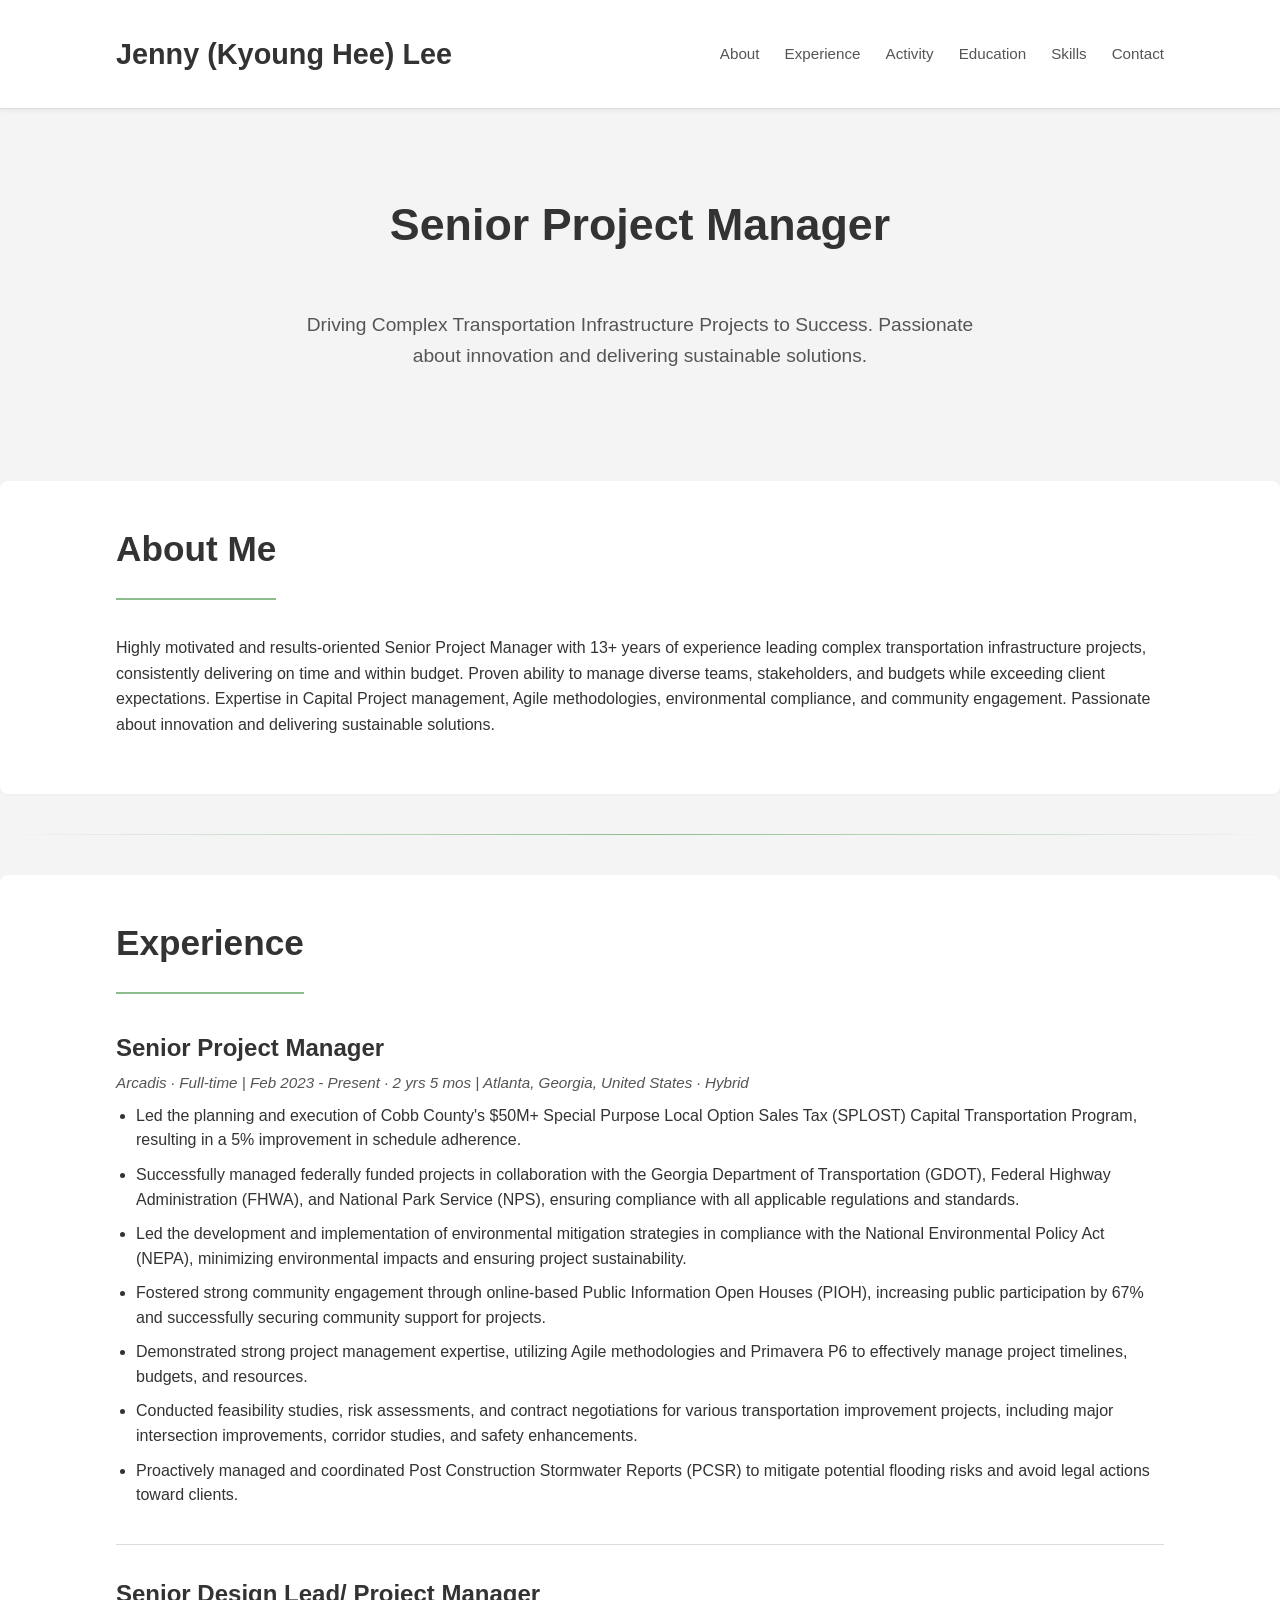
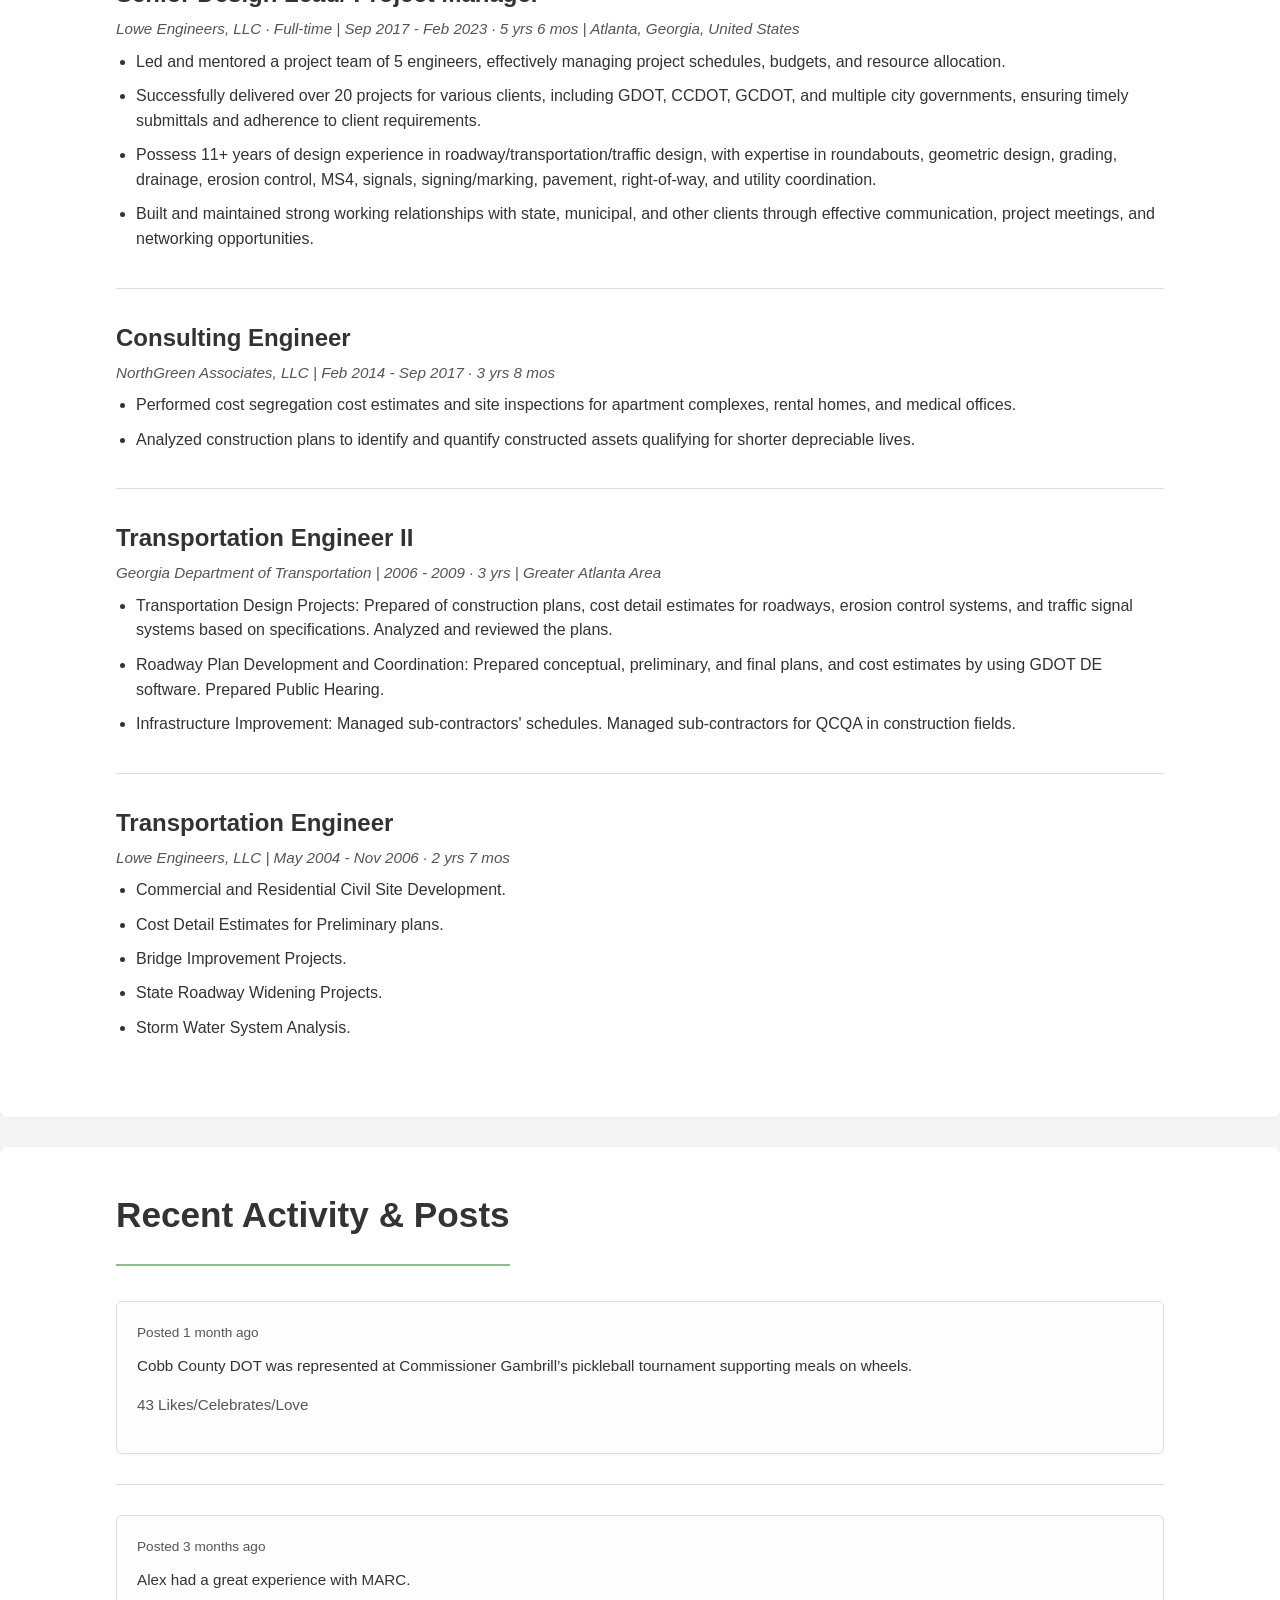
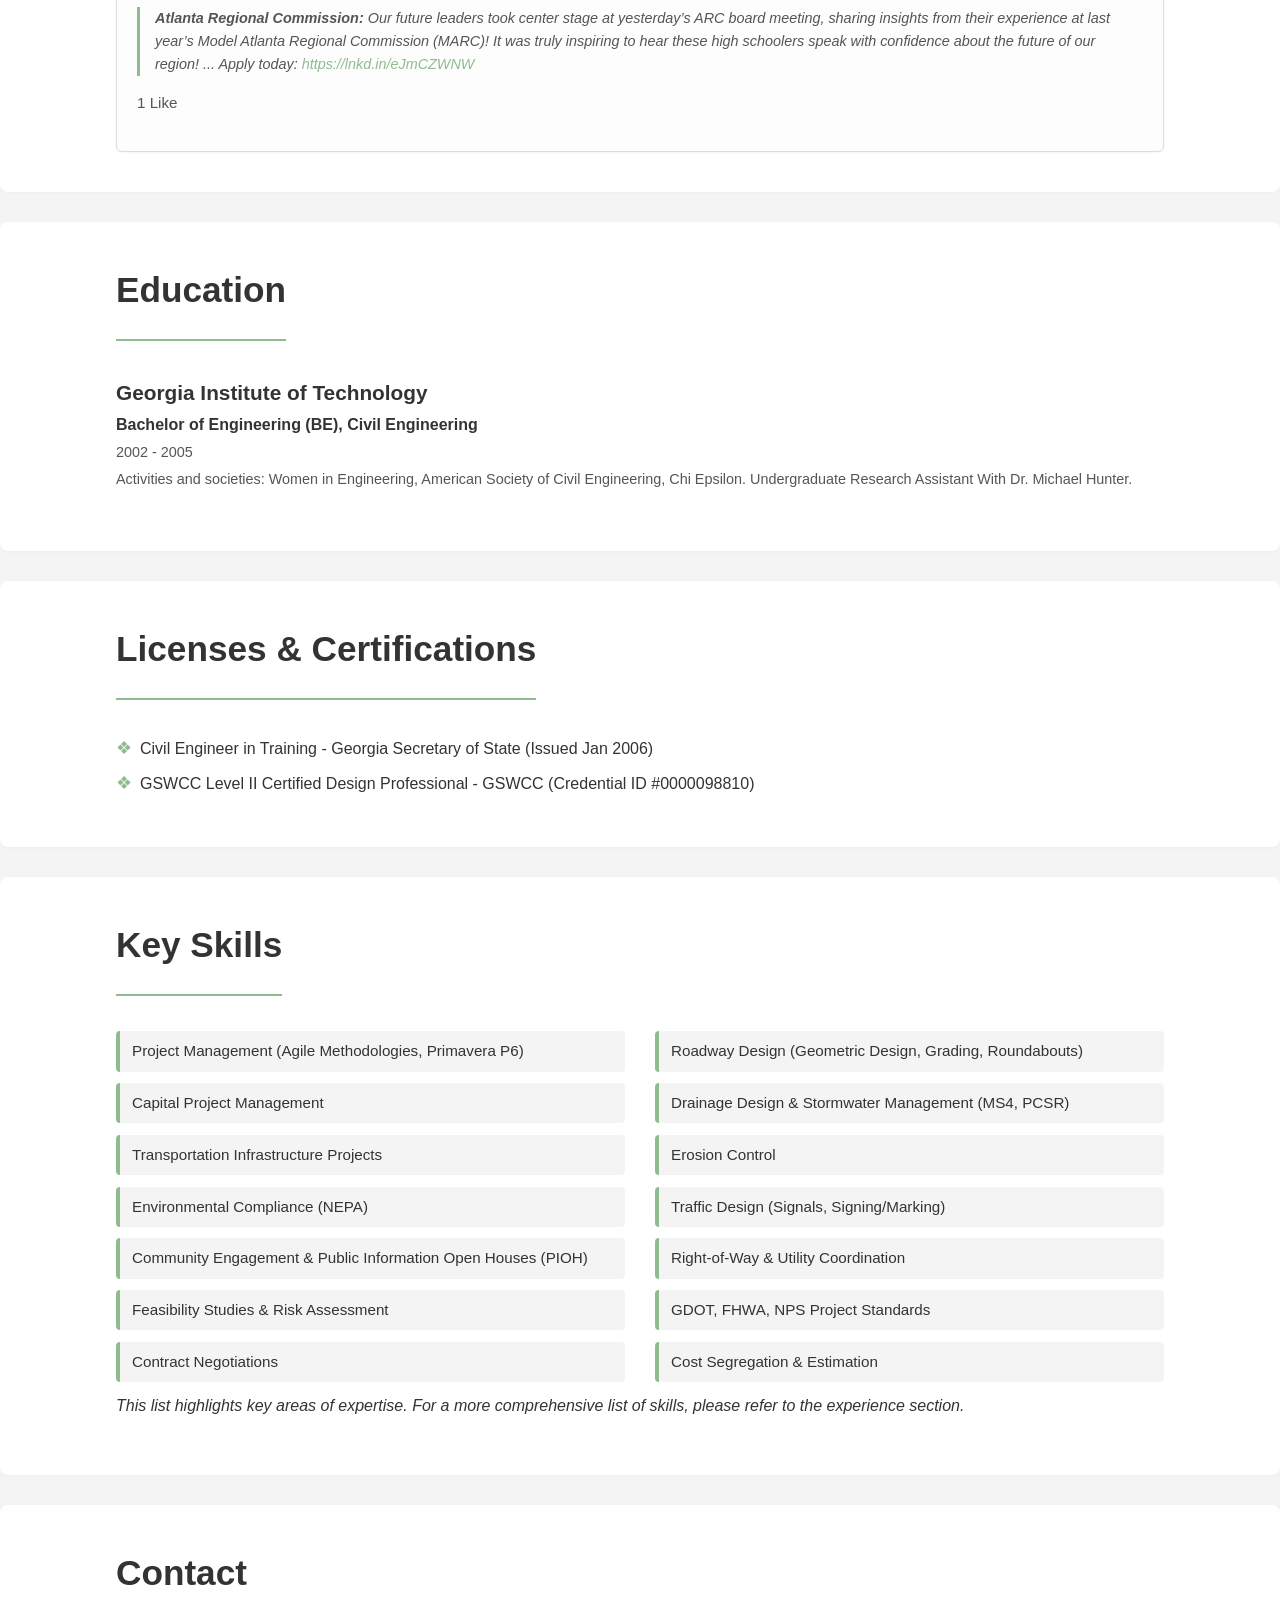
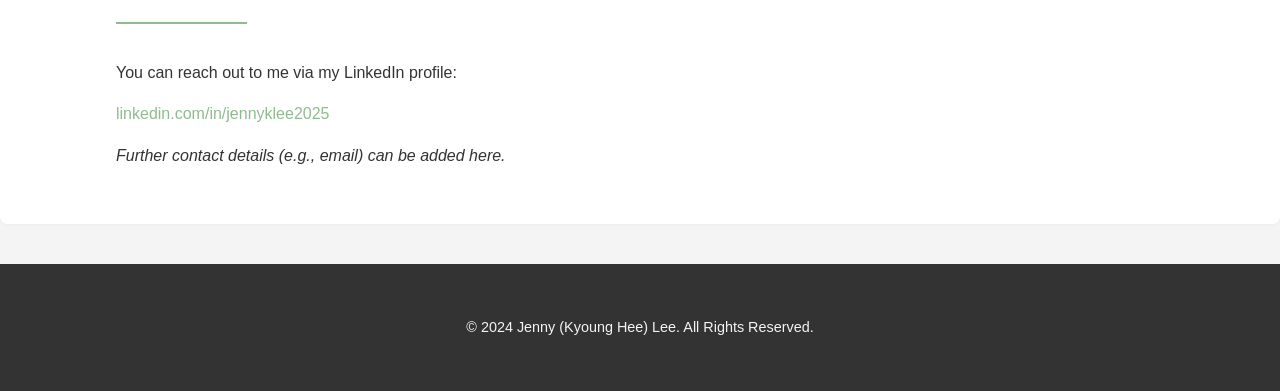
==== index.html @ d55d87db "Create professional portfolio website for Jenny (Kyoung Hee) Lee This commit includes the initial ve" ====
<!DOCTYPE html>
<html lang="en">
<head>
    <meta charset="UTF-8">
    <meta name="viewport" content="width=device-width, initial-scale=1.0">
    <title>Jenny (Kyoung Hee) Lee - Senior Project Manager</title>
    <link rel="stylesheet" href="style.css">
</head>
<body>
    <header>
        <div class="container">
            <div id="branding">
                <h1><a href="index.html">Jenny (Kyoung Hee) Lee</a></h1>
            </div>
            <nav>
                <ul>
                    <li><a href="#about">About</a></li>
                    <li><a href="#experience">Experience</a></li>
                    <li><a href="#activity">Activity</a></li>
                    <li><a href="#education">Education</a></li>
                    <li><a href="#skills">Skills</a></li>
                    <li><a href="#contact">Contact</a></li>
                </ul>
            </nav>
        </div>
    </header>
    <main>
        <section id="hero">
            <div class="container">
                <h2>Senior Project Manager</h2>
                <p>Driving Complex Transportation Infrastructure Projects to Success. Passionate about innovation and delivering sustainable solutions.</p>
            </div>
        </section>
        <section id="about">
            <div class="container">
                <h2>About Me</h2>
                <p>Highly motivated and results-oriented Senior Project Manager with 13+ years of experience leading complex transportation infrastructure projects, consistently delivering on time and within budget. Proven ability to manage diverse teams, stakeholders, and budgets while exceeding client expectations. Expertise in Capital Project management, Agile methodologies, environmental compliance, and community engagement. Passionate about innovation and delivering sustainable solutions.</p>
                <!-- Placeholder for Hero Image: A single, beautifully rendered digital illustration of a Korean flower (e.g., peony or hibiscus) could be placed here or alongside the text. Style with CSS for alignment and appropriate sizing. E.g., float right, max-width 30-40%. -->
                <!-- <img src="placeholder_peony_illustration.jpg" alt="Illustration inspired by Korean Minhwa art" style="width:200px; margin-top:20px;"> -->
            </div>
        </section>

        <hr class="styled-divider">

        <section id="experience"> <!-- Each .job article represents a distinct role -->
            <div class="container">
                <h2>Experience</h2>

                <article class="job">
                    <h3>Senior Project Manager</h3>
                    <p class="company-details">Arcadis · Full-time | Feb 2023 - Present · 2 yrs 5 mos | Atlanta, Georgia, United States · Hybrid</p>
                    <ul>
                        <li>Led the planning and execution of Cobb County's $50M+ Special Purpose Local Option Sales Tax (SPLOST) Capital Transportation Program, resulting in a 5% improvement in schedule adherence.</li>
                        <li>Successfully managed federally funded projects in collaboration with the Georgia Department of Transportation (GDOT), Federal Highway Administration (FHWA), and National Park Service (NPS), ensuring compliance with all applicable regulations and standards.</li>
                        <li>Led the development and implementation of environmental mitigation strategies in compliance with the National Environmental Policy Act (NEPA), minimizing environmental impacts and ensuring project sustainability.</li>
                        <li>Fostered strong community engagement through online-based Public Information Open Houses (PIOH), increasing public participation by 67% and successfully securing community support for projects.</li>
                        <li>Demonstrated strong project management expertise, utilizing Agile methodologies and Primavera P6 to effectively manage project timelines, budgets, and resources.</li>
                        <li>Conducted feasibility studies, risk assessments, and contract negotiations for various transportation improvement projects, including major intersection improvements, corridor studies, and safety enhancements.</li>
                        <li>Proactively managed and coordinated Post Construction Stormwater Reports (PCSR) to mitigate potential flooding risks and avoid legal actions toward clients.</li>
                    </ul>
                    <!-- <p class="skills-used">Skills: Drainage Design, Quality Assurance, ... (and 20 others)</p> -->
                </article>

                <article class="job">
                    <h3>Senior Design Lead/ Project Manager</h3>
                    <p class="company-details">Lowe Engineers, LLC · Full-time | Sep 2017 - Feb 2023 · 5 yrs 6 mos | Atlanta, Georgia, United States</p>
                    <ul>
                        <li>Led and mentored a project team of 5 engineers, effectively managing project schedules, budgets, and resource allocation.</li>
                        <li>Successfully delivered over 20 projects for various clients, including GDOT, CCDOT, GCDOT, and multiple city governments, ensuring timely submittals and adherence to client requirements.</li>
                        <li>Possess 11+ years of design experience in roadway/transportation/traffic design, with expertise in roundabouts, geometric design, grading, drainage, erosion control, MS4, signals, signing/marking, pavement, right-of-way, and utility coordination.</li>
                        <li>Built and maintained strong working relationships with state, municipal, and other clients through effective communication, project meetings, and networking opportunities.</li>
                    </ul>
                    <!-- <p class="skills-used">Skills: Drainage Design, Quality Assurance, ... (and 3 others)</p> -->
                </article>

                <article class="job">
                    <h3>Consulting Engineer</h3>
                    <p class="company-details">NorthGreen Associates, LLC | Feb 2014 - Sep 2017 · 3 yrs 8 mos</p>
                    <ul>
                        <li>Performed cost segregation cost estimates and site inspections for apartment complexes, rental homes, and medical offices.</li>
                        <li>Analyzed construction plans to identify and quantify constructed assets qualifying for shorter depreciable lives.</li>
                    </ul>
                </article>

                <article class="job">
                    <h3>Transportation Engineer II</h3>
                    <p class="company-details">Georgia Department of Transportation | 2006 - 2009 · 3 yrs | Greater Atlanta Area</p>
                    <ul>
                        <li>Transportation Design Projects: Prepared of construction plans, cost detail estimates for roadways, erosion control systems, and traffic signal systems based on specifications. Analyzed and reviewed the plans.</li>
                        <li>Roadway Plan Development and Coordination: Prepared conceptual, preliminary, and final plans, and cost estimates by using GDOT DE software. Prepared Public Hearing.</li>
                        <li>Infrastructure Improvement: Managed sub-contractors' schedules. Managed sub-contractors for QCQA in construction fields.</li>
                    </ul>
                    <!-- <p class="skills-used">Skills: Drainage Design and Federal Regulations</p> -->
                </article>

                <article class="job">
                    <h3>Transportation Engineer</h3>
                    <p class="company-details">Lowe Engineers, LLC | May 2004 - Nov 2006 · 2 yrs 7 mos</p>
                    <ul>
                        <li>Commercial and Residential Civil Site Development.</li>
                        <li>Cost Detail Estimates for Preliminary plans.</li>
                        <li>Bridge Improvement Projects.</li>
                        <li>State Roadway Widening Projects.</li>
                        <li>Storm Water System Analysis.</li>
                    </ul>
                    <!-- <p class="skills-used">Skills: Drainage Design and Federal Regulations</p> -->
                </article>
            </div>
        </section>
        <section id="activity"> <!-- Activity section will list recent posts/engagements -->
            <div class="container">
                <h2>Recent Activity & Posts</h2>
                <!-- Activity section will list recent posts/engagements -->

                <article class="post">
                    <div class="post-header">
                        <p class="post-meta">Posted 1 month ago</p>
                        <!-- If there was a title for the post, it would go here as h4 or similar -->
                    </div>
                    <div class="post-content">
                        <p>Cobb County DOT was represented at Commissioner Gambrill’s pickleball tournament supporting meals on wheels.</p>
                        <!-- Placeholder for image related to this post -->
                        <!-- <img src="placeholder_pickleball_event.jpg" alt="Cobb County DOT at pickleball tournament" class="post-image"> -->
                        <p class="post-engagement">43 Likes/Celebrates/Love</p>
                    </div>
                </article>

                <hr class="styled-divider-subtle"> <!-- A more subtle divider between posts -->

                <article class="post">
                    <div class="post-header">
                         <p class="post-meta">Posted 3 months ago</p>
                         <!-- <h4>MARC Experience</h4> --> <!-- Example title -->
                    </div>
                    <div class="post-content">
                        <p>Alex had a great experience with MARC.</p>
                        <blockquote class="quoted-text">
                            <p><strong>Atlanta Regional Commission:</strong> Our future leaders took center stage at yesterday’s ARC board meeting, sharing insights from their experience at last year’s Model Atlanta Regional Commission (MARC)! It was truly inspiring to hear these high schoolers speak with confidence about the future of our region! ... Apply today: <a href="https://lnkd.in/eJmCZWNW" target="_blank">https://lnkd.in/eJmCZWNW</a></p>
                        </blockquote>
                        <!-- Placeholder for image related to this post -->
                        <!-- <img src="placeholder_marc_event.jpg" alt="MARC students at ARC board meeting" class="post-image"> -->
                         <p class="post-engagement">1 Like</p>
                    </div>
                </article>

                <!-- Add more posts as needed -->
                <!-- <hr class="styled-divider-subtle"> -->
                <!-- <p style="text-align: center; margin-top: 20px;"><a href="#" class="btn">Show all posts (Conceptual)</a></p> -->

            </div>
        </section>
        <section id="education">
            <div class="container">
                <h2>Education</h2>
                <article class="education-item">
                    <h3>Georgia Institute of Technology</h3>
                    <p class="degree">Bachelor of Engineering (BE), Civil Engineering</p>
                    <p class="duration">2002 - 2005</p>
                    <p class="activities">Activities and societies: Women in Engineering, American Society of Civil Engineering, Chi Epsilon. Undergraduate Research Assistant With Dr. Michael Hunter.</p>
                </article>
            </div>
        </section>
        <section id="licenses">
            <div class="container">
                <h2>Licenses & Certifications</h2>
                <ul class="licenses-list">
                    <li>Civil Engineer in Training - Georgia Secretary of State (Issued Jan 2006)</li>
                    <li>GSWCC Level II Certified Design Professional - GSWCC (Credential ID #0000098810)</li>
                    <!-- Add other licenses if any from the text -->
                </ul>
            </div>
        </section>
        <section id="skills">
            <div class="container">
                <h2>Key Skills</h2>
                <ul class="skills-list">
                    <li>Project Management (Agile Methodologies, Primavera P6)</li>
                    <li>Capital Project Management</li>
                    <li>Transportation Infrastructure Projects</li>
                    <li>Environmental Compliance (NEPA)</li>
                    <li>Community Engagement & Public Information Open Houses (PIOH)</li>
                    <li>Feasibility Studies & Risk Assessment</li>
                    <li>Contract Negotiations</li>
                    <li>Roadway Design (Geometric Design, Grading, Roundabouts)</li>
                    <li>Drainage Design & Stormwater Management (MS4, PCSR)</li>
                    <li>Erosion Control</li>
                    <li>Traffic Design (Signals, Signing/Marking)</li>
                    <li>Right-of-Way & Utility Coordination</li>
                    <li>GDOT, FHWA, NPS Project Standards</li>
                    <li>Cost Segregation & Estimation</li>
                    <!-- Add other distinct skills if found -->
                </ul>
                <p><em>This list highlights key areas of expertise. For a more comprehensive list of skills, please refer to the experience section.</em></p>
            </div>
        </section>
        <section id="contact">
            <div class="container">
                <h2>Contact</h2>
                <p>You can reach out to me via my LinkedIn profile:</p>
                <p><a href="https://linkedin.com/in/jennyklee2025" target="_blank">linkedin.com/in/jennyklee2025</a></p>
                <p><em>Further contact details (e.g., email) can be added here.</em></p>
            </div>
        </section>
    </main>
    <footer>
        <div class="container">
            <p>&copy; 2024 Jenny (Kyoung Hee) Lee. All Rights Reserved.</p>
            <!-- Conceptual: A subtle Maedeup knot graphic or a very minimalist landscape line drawing (Minhwa inspired) could be placed here in the footer as a small decorative element. -->
        </div>
    </footer>
</body>
</html>
---- style.css ----
* {
    margin: 0;
    padding: 0;
    box-sizing: border-box;
}

:root {
    --primary-text-color: #333333;
    --secondary-text-color: #555555;
    --background-color: #ffffff; /* White background for content areas */
    --page-background-color: #f4f4f4; /* Light gray for the overall page */
    --accent-color: #8FBC8F; /* Soft Celadon Green */
    --border-color: #dddddd;
    --header-bg-color: #ffffff;
    --footer-bg-color: #333333;
    --footer-text-color: #f4f4f4;
}

body {
    font-family: 'Helvetica Neue', Arial, sans-serif;
    font-size: 16px;
    line-height: 1.6;
    color: var(--primary-text-color);
    background-color: var(--page-background-color);
    margin: 0;
    /* Conceptual: Faint Hanji paper texture
    background-image: url('path_to_hanji_texture_light.png');
    background-repeat: repeat; */
}

img, picture, video, canvas, svg { /* From original, kept for media responsiveness */
    display: block;
    max-width: 100%;
}

.container {
    width: 85%; /* Slightly narrower for more white space on sides */
    max-width: 1200px; /* Increased max-width for a more spacious feel */
    margin: 0 auto;
    padding: 30px 20px; /* More vertical padding */
}

header {
    background-color: var(--header-bg-color); /* White */
    padding: 1em 0;
    border-bottom: 1px solid var(--border-color);
    position: sticky; /* Sticky header */
    top: 0;
    z-index: 1000;
    box-shadow: 0 2px 4px rgba(0,0,0,0.05); /* Subtle shadow for depth */
}

header .container {
    display: flex;
    justify-content: space-between;
    align-items: center;
    padding-top: 15px; /* Adjust padding within header container */
    padding-bottom: 15px;
}

#branding h1 {
    margin: 0; /* Remove default margin from h1 */
    font-size: 1.8em; /* Adjust size */
}

#branding h1 a {
    color: var(--primary-text-color);
    text-decoration: none;
    font-weight: 700; /* Bolder */
}

header nav ul {
    list-style: none;
    margin: 0; /* Remove default margin */
    padding: 0; /* Remove default padding */
    display: flex; /* Align items horizontally */
}

header nav ul li {
    margin-left: 25px; /* Spacing between nav items */
}

header nav ul li a {
    text-decoration: none;
    color: var(--secondary-text-color); /* Slightly lighter than main text */
    font-weight: 500; /* Medium weight */
    font-size: 0.95em;
    padding: 5px 0;
    border-bottom: 2px solid transparent; /* For hover effect, creates space for border appearance on hover */
    transition: color 0.3s ease, border-bottom-color 0.3s ease;
}

header nav ul li a:hover,
header nav ul li a.active { /* For current page indication later */
    color: var(--accent-color);
    border-bottom-color: var(--accent-color);
}

main {
    padding-top: 20px; /* Space below sticky header */
}

section {
    background-color: var(--background-color); /* White background for content sections */
    margin-bottom: 30px; /* Space between sections */
    padding: 40px 0; /* Vertical padding within sections, container handles horizontal */
    border-radius: 8px; /* Subtle rounded corners for a softer look */
    box-shadow: 0 1px 3px rgba(0,0,0,0.03); /* Very subtle shadow for sections */
    /* Conceptual: If sections have a slightly different texture or a very subtle border image
    border: 1px solid var(--border-color); // Or...
    border-image-source: url('path_to_subtle_korean_pattern_border.svg');
    border-image-slice: 4; // Define how the border image is sliced
    border-image-repeat: round; // Or 'stretch'
    */
}

/* Apply container padding to sections that directly hold content, not to the section tag itself if container is inside */
section .container {
    padding-top: 0; /* Remove redundant padding if section already has padding */
    padding-bottom: 0;
}
section:first-child .container{ /* For hero that might have its own padding rules */
    padding-top: 30px;
    padding-bottom: 30px;
}


section:last-child {
    margin-bottom: 0;
}

section h2 { /* Section titles */
    font-size: 2.2em;
    color: var(--primary-text-color);
    margin-bottom: 1em;
    padding-bottom: 0.6em; /* Slightly more space for the border */
    border-bottom: 2px solid var(--accent-color); /* Thinner, more elegant line */
    display: inline-block;
    position: relative; /* For potential pseudo-elements */
}

/* Optional: Small decorative element at the end of the title border */
/* section h2::after {
    content: '';
    position: absolute;
    bottom: -4px; // Adjust to align with the border
    right: 0;
    width: 8px;
    height: 8px;
    background-color: var(--accent-color); // Or a different shade
    border-radius: 50%; // Simple dot, could be a more complex SVG shape
    // Or use a unicode character like a small flower: content: '\273F'; font-size: 1.5em;
} */

#hero {
    background-color: var(--page-background-color); /* Match page background or a subtle variant */
    text-align: center;
    padding: 60px 20px; /* More padding for hero */
    border-radius: 0; /* Full width feel */
    box-shadow: none; /* No shadow for hero if it's not 'boxed' */
    margin-bottom: 30px; /* Keep consistent spacing */
}

#hero .container { /* Ensure hero's container also has adjusted padding if needed */
    padding:0; /* Hero section itself has padding, container is for width/centering */
}


#hero h2 {
    font-size: 2.8em; /* Larger for hero headline */
    color: var(--primary-text-color);
    margin-bottom: 0.5em;
    border-bottom: none; /* No border for hero title */
}

#hero p {
    font-size: 1.2em;
    color: var(--secondary-text-color);
    max-width: 700px;
    margin-left: auto;
    margin-right: auto;
}

.job {
    margin-bottom: 30px;
    padding-bottom: 20px;
    border-bottom: 1px solid var(--border-color); /* Separator for jobs */
}

.job:last-child {
    border-bottom: none;
    margin-bottom: 0;
}

.job h3 {
    font-size: 1.5em;
    color: var(--primary-text-color);
    margin-bottom: 0.15em; /* Slightly reduce space below job title */
}

.job .company-details {
    font-size: 0.95em;
    color: var(--secondary-text-color);
    margin-bottom: 0.5em; /* Slightly reduce space below company details */
    font-style: italic;
}

.job ul {
    list-style: disc; /* Standard bullets */
    margin-left: 20px; /* Indent bullets */
    padding-left: 0; /* Ensure no extra padding if browser adds it */
    margin-top: 0.5em; /* Ensure some space above bullet list if preceded by text directly */
    margin-bottom: 1em; /* Space after list */
}

.job ul li {
    margin-bottom: 0.6em; /* Adjust spacing between bullet points */
    line-height: 1.55; /* Slightly more line height for readability */
}

.education-item {
    margin-bottom: 20px; /* Consistent spacing for education items */
}
.education-item h3 {
    font-size: 1.3em;
    margin-bottom: 0.1em;
    color: var(--primary-text-color);
}
.education-item .degree {
    font-weight: bold;
    color: var(--primary-text-color);
    margin-bottom: 0.25em;
}
.education-item .duration {
    margin-bottom: 0.25em;
}
.education-item .duration, .education-item .activities {
    font-size: 0.9em;
    color: var(--secondary-text-color);
}

.licenses-list {
    list-style: none;
    padding-left: 0;
}
.licenses-list li {
    padding-left: 1.5em;
    position: relative;
    margin-bottom: 10px; /* Spacing for license items */
}
.licenses-list li:before {
    content: '❖'; /* Changed to a different, elegant unicode character (e.g., a stylized flower/diamond) */
    position: absolute;
    left: 0;
    color: var(--accent-color);
    font-size: 1.1em; /* Adjust size */
    line-height: 1.4; /* Align with text */
}

.skills-list {
    list-style: none;
    padding: 0;
    column-count: 2; /* Display skills in two columns on wider screens */
    column-gap: 30px;
}

.skills-list li {
    margin-bottom: 0.75em;
    font-size: 0.95em;
    padding: 8px 12px; /* Adjusted padding for skill tags */
    background-color: var(--page-background-color); /* Light bg for skill tags */
    border-left: 4px solid var(--accent-color); /* Accent border - slightly thicker */
    border-radius: 4px;
    break-inside: avoid-column; /* Prevents list items from breaking across columns - useful for multi-column layouts */
}

/* Fallback for browsers that don't support column-count */
@media (max-width: 768px) {
    .skills-list {
        column-count: 1;
    }
}

footer {
    background-color: var(--footer-bg-color);
    color: var(--footer-text-color);
    text-align: center;
    padding: 2em 0;
    margin-top: 40px; /* More space before footer */
}
footer .container {
     padding-top: 20px;
     padding-bottom: 20px;
}
footer p {
    font-size: 0.9em;
    color: var(--footer-text-color);
    margin-bottom: 0; /* Remove bottom margin if it's the only element */
}
/* Add a class for the conceptual Maedeup knot if it were text/icon font */
/* .footer-knot-icon {
    font-size: 1.5em;
    color: var(--accent-color); // Or a subtle grey
    display: block;
    margin-top: 10px;
} */

hr.styled-divider {
    border: 0;
    height: 1px;
    background-image: linear-gradient(to right, rgba(0, 0, 0, 0), var(--accent-color), rgba(0, 0, 0, 0));
    margin: 40px 0; /* More spacing around divider */
}

/* Conceptual: If we could use SVG for a Maedeup knot or plum blossom branch motif */
/*
hr.maedeup-divider {
    border: 0;
    height: 20px; // Height of the SVG
    background: url('path_to_maedeup_motif.svg') center center no-repeat;
    background-size: contain; // Or a specific size
    margin: 40px auto;
    width: 50%; // Or a fixed width
}
*/

/* General anchor styling from previous version, ensure it's still sensible */
a {
    color: var(--accent-color);
    text-decoration: none;
}

a:hover {
    text-decoration: underline;
}

/* Headings from previous, ensure they are sensible with new structure */

/* Conceptual styling for a floated image in the About section */
/*
#about .container .about-image-placeholder {
    float: right;
    width: 30%; // Example size
    max-width: 250px; // Max size
    margin-left: 25px;
    margin-bottom: 15px;
    border: 1px solid var(--border-color); // Placeholder border
    padding: 5px;
    border-radius: 4px;
    // background-color: #f0f0f0; // Placeholder background
    // display: flex;
    // align-items: center;
    // justify-content: center;
    // text-align: center;
    // font-size: 0.9em;
    // color: #777;
}
#about .container p {
    // Add overflow: hidden; or other clear-fixing if float issues arise,
    // or use modern layout like flexbox/grid for the whole section.
    // For simplicity, assuming text will wrap naturally.
}
*/
h1, h2, h3, h4, h5, h6 { /* Base heading styles */
    font-weight: 600;
    color: var(--primary-text-color);
}
/* Specific heading sizes already handled in their respective sections or globally (e.g. section h2) */
h1 { font-size: 2.5em; } /* Base, can be overridden by #branding h1 */
/* h2 is handled by section h2 and #hero h2 */
/* h3 is handled by .job h3 and .education-item h3 */
h4 { font-size: 1.5em; } /* General h4 if used */

p { /* Base paragraph from previous */
    margin-bottom: 1em;
}

/* Styling for the Activity/Posts Section */
#activity .post {
    background-color: #fdfdfd; /* Slightly off-white for posts, if section bg is white, or keep same */
    padding: 20px;
    margin-bottom: 25px;
    border: 1px solid var(--border-color);
    border-radius: 6px;
    box-shadow: 0 1px 2px rgba(0,0,0,0.04);
}

#activity .post:last-of-type {
    margin-bottom: 0;
}

#activity .post-header {
    margin-bottom: 10px;
}

#activity .post-meta {
    font-size: 0.85em;
    color: var(--secondary-text-color);
    margin-bottom: 5px;
}

#activity .post-header h4 { /* If post titles are used */
    font-size: 1.2em;
    color: var(--primary-text-color);
    margin-bottom: 5px;
}

#activity .post-content p {
    margin-bottom: 1em;
    font-size: 0.95em;
    line-height: 1.6;
}

#activity .post-content .post-image { /* Placeholder styling for images */
    max-width: 100%;
    height: auto;
    border-radius: 4px;
    margin-top: 10px;
    margin-bottom: 10px;
    border: 1px solid var(--border-color);
}

#activity .post-content .quoted-text {
    border-left: 3px solid var(--accent-color);
    padding-left: 15px;
    margin-left: 0; /* Or a small margin if preferred */
    margin-top: 10px;
    margin-bottom: 10px;
    font-style: italic;
    color: var(--secondary-text-color);
}

#activity .post-content .quoted-text p {
    font-size: 0.9em; /* Slightly smaller for quoted text */
    margin-bottom: 0.5em;
}

#activity .post-engagement {
    font-size: 0.85em;
    color: var(--secondary-text-color);
    margin-top: 15px;
}

/* A more subtle divider for use between posts, if needed */
hr.styled-divider-subtle {
    border: 0;
    height: 1px;
    background-color: var(--border-color); /* Lighter than main styled-divider */
    margin: 30px 0;
}

/* Conceptual button style for "Show all posts" */
/*
.btn {
    display: inline-block;
    padding: 10px 20px;
    background-color: var(--accent-color);
    color: #fff;
    border: none;
    border-radius: 5px;
    text-decoration: none;
    font-weight: 500;
    transition: background-color 0.3s ease;
}

.btn:hover {
    background-color: #7aa87a; // Darken accent color
    color: #fff;
    text-decoration: none;
}
*/

/* General Responsive Considerations:
   - The fluid container (.container) and max-width properties provide a basic level of responsiveness.
   - Navigation might need a separate mobile-friendly implementation (e.g., hamburger menu) for very small screens if it were more complex.
   - Multi-column layouts like .skills-list naturally reflow, but are also explicitly set to 1 column in a media query for better control.
*/

/* Explicit media query for skills list already present, adding more for header and typography */
@media (max-width: 768px) {
    /* .skills-list column-count: 1; is already defined above */

    #branding h1 {
        font-size: 1.5em; /* Adjust branding size for smaller screens */
    }

    header nav ul li {
        margin-left: 15px; /* Reduce nav spacing */
    }
    header nav ul li a {
        font-size: 0.9em;
    }
}
@media (max-width: 500px) {
     header .container {
        flex-direction: column; /* Stack branding and nav */
        align-items: flex-start;
    }
    header nav ul {
        margin-top: 10px; /* Space between stacked branding and nav */
        width: 100%;
        justify-content: space-around; /* Distribute links if stacked */
    }
     header nav ul li {
        margin-left: 5px;
        margin-right: 5px;
    }
    section h2 {
        font-size: 1.8em; /* Smaller section titles */
    }
    #hero h2 {
        font-size: 2.2em; /* Smaller hero title */
    }
}
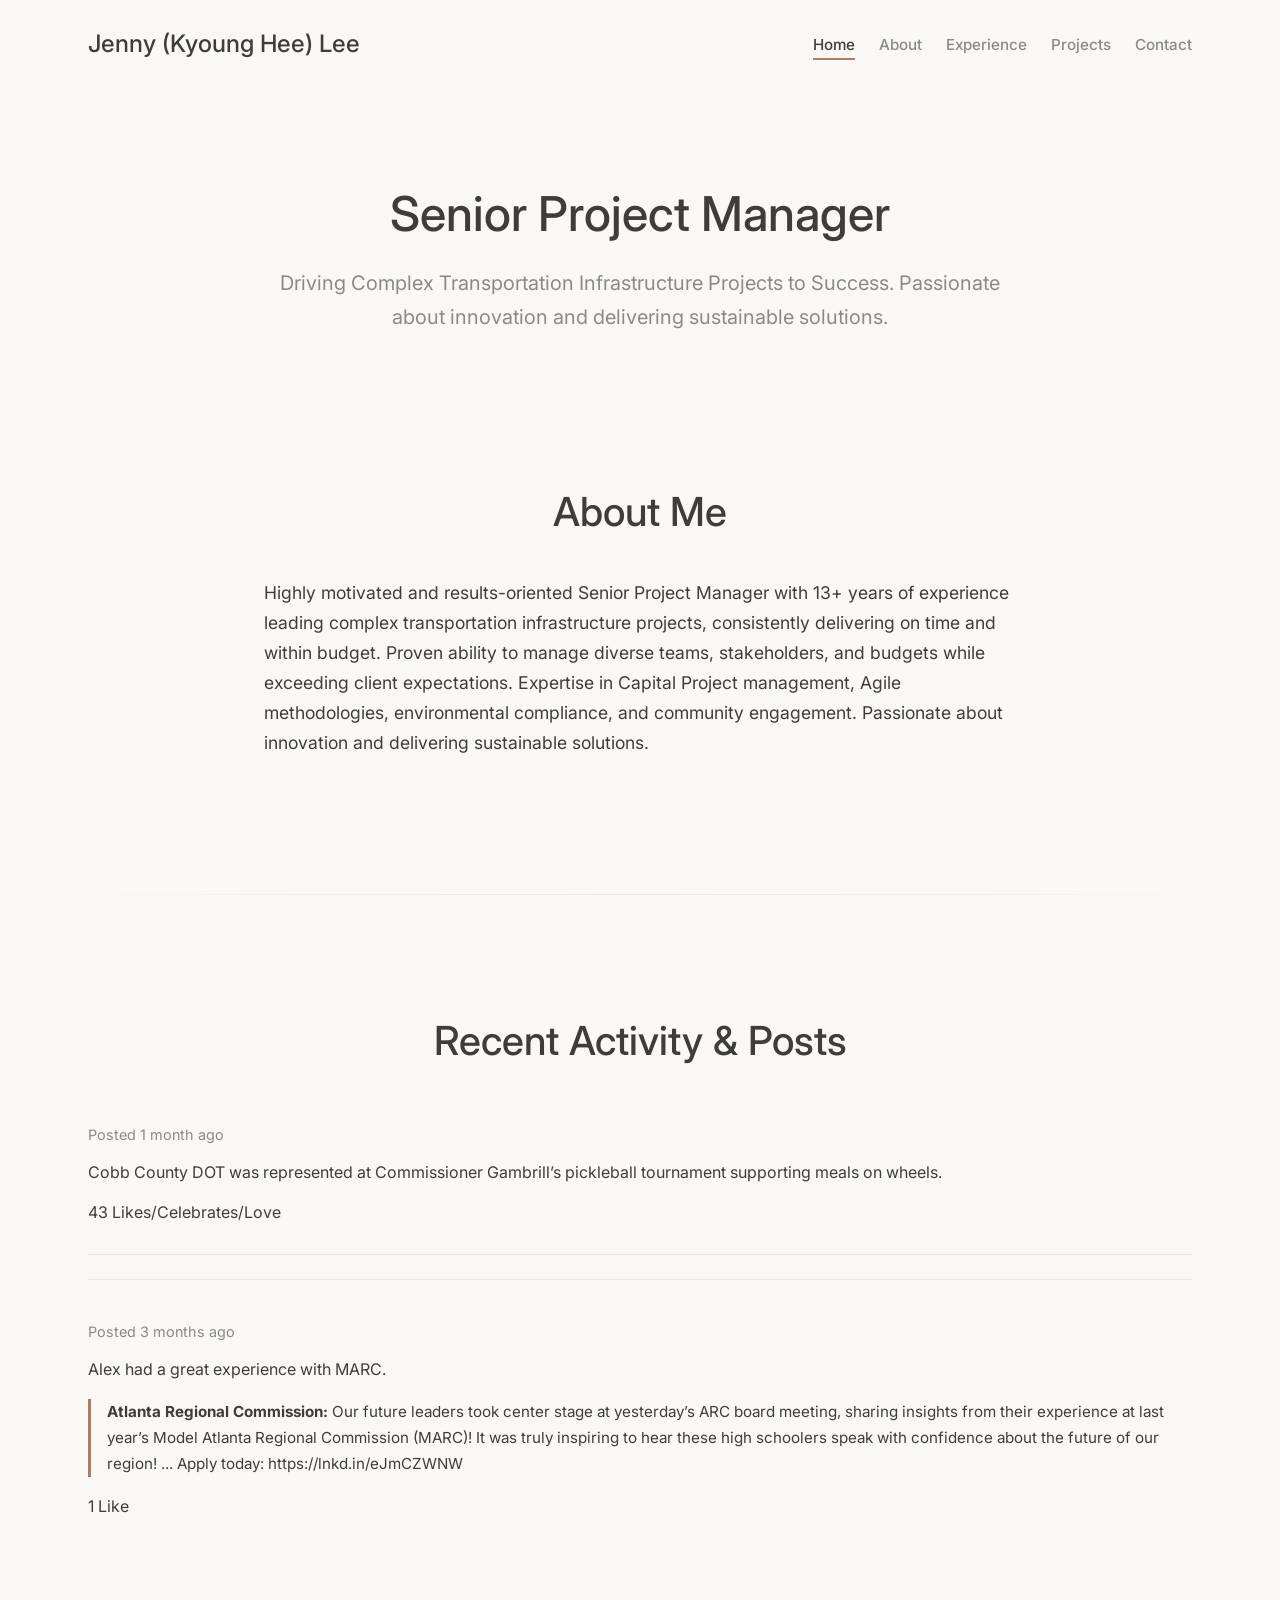
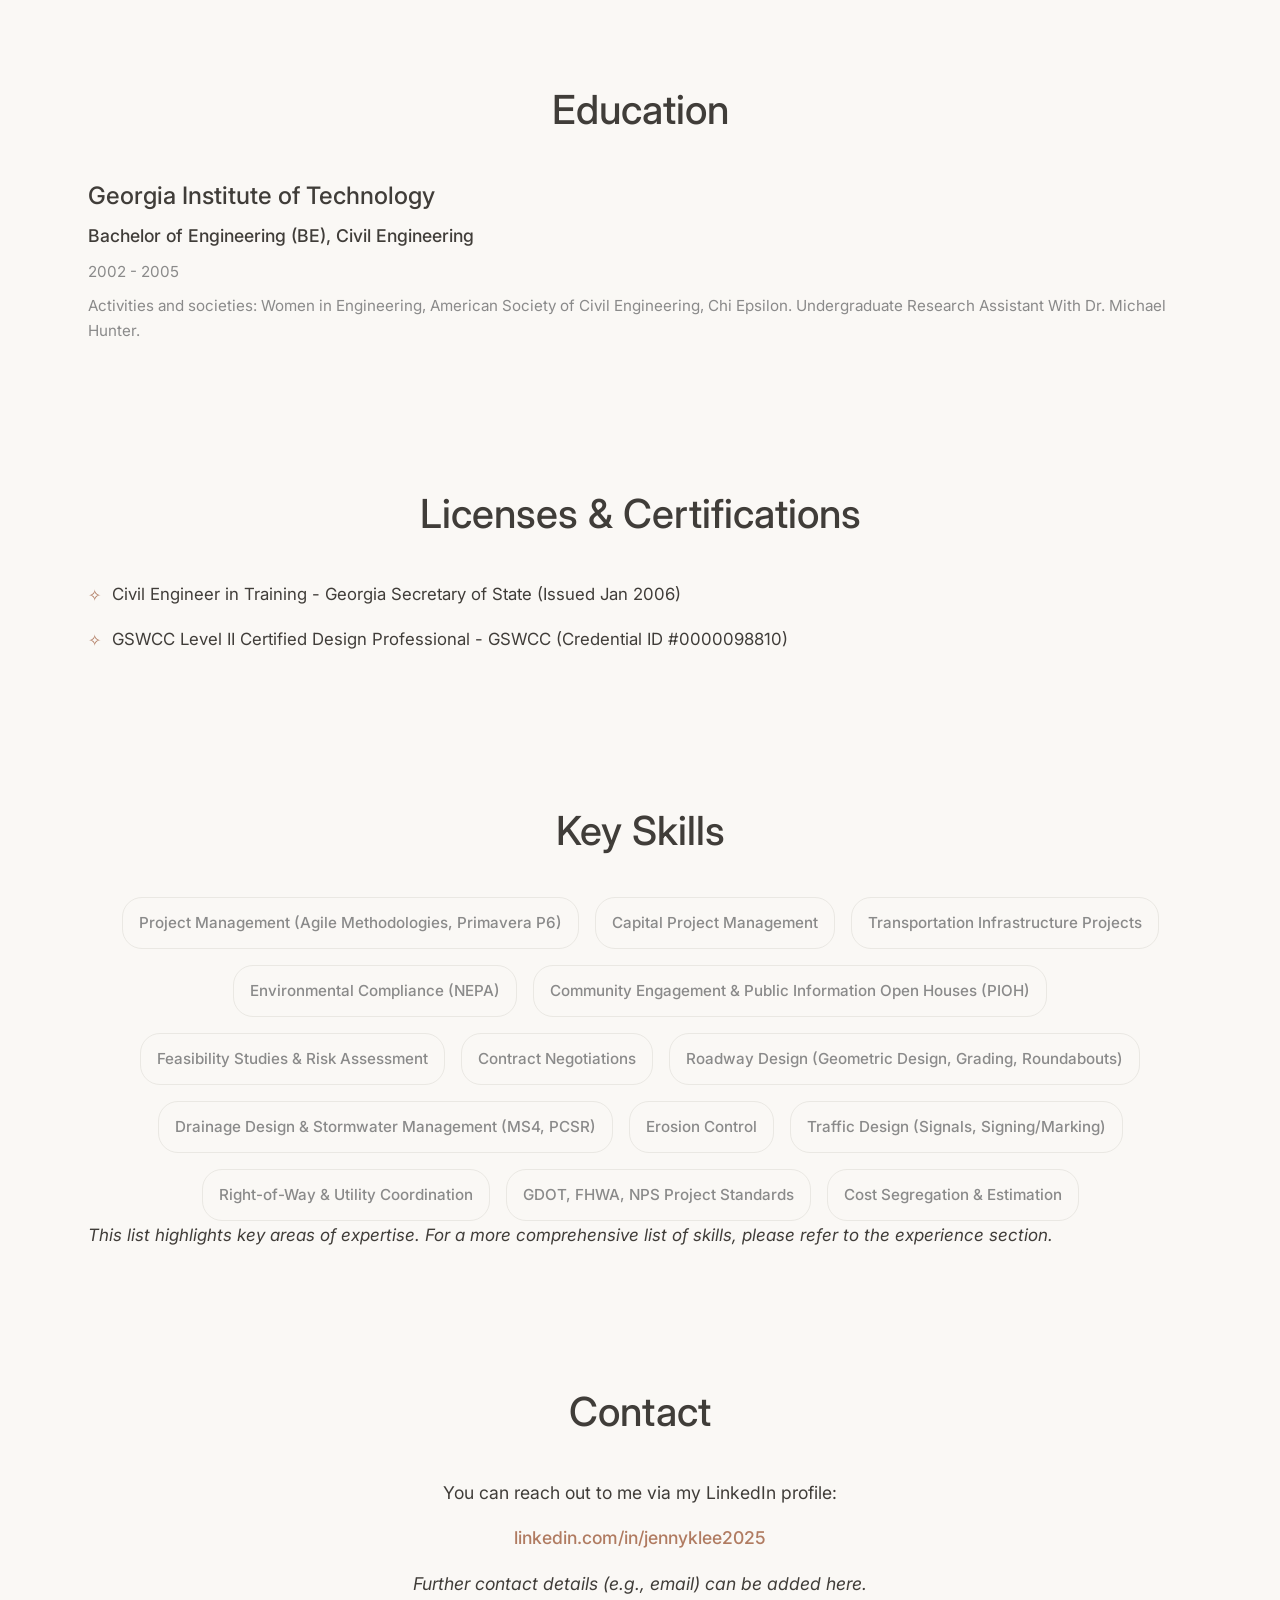
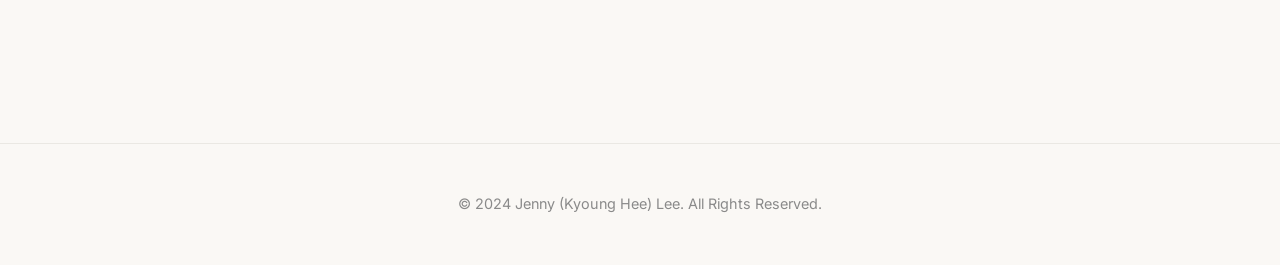
==== commit 039169fc: "Jules was unable to complete the task in time. Please review the work done so far and provide feedba" ====
--- a/index.html
+++ b/index.html
@@ -5,6 +5,8 @@
     <meta name="viewport" content="width=device-width, initial-scale=1.0">
     <title>Jenny (Kyoung Hee) Lee - Senior Project Manager</title>
     <link rel="stylesheet" href="style.css">
+    <!-- Add Google Font link for Inter if not already present or to supersede @import -->
+    <link href="https://fonts.googleapis.com/css2?family=Inter:wght@400;500&display=swap" rel="stylesheet">
 </head>
 <body>
     <header>
@@ -14,12 +16,11 @@
             </div>
             <nav>
                 <ul>
-                    <li><a href="#about">About</a></li>
-                    <li><a href="#experience">Experience</a></li>
-                    <li><a href="#activity">Activity</a></li>
-                    <li><a href="#education">Education</a></li>
-                    <li><a href="#skills">Skills</a></li>
-                    <li><a href="#contact">Contact</a></li>
+                    <li><a href="index.html" class="active">Home</a></li> <!-- Assuming 'active' class for current page -->
+                    <li><a href="index.html#about">About</a></li> <!-- Points to about section on homepage -->
+                    <li><a href="experience.html">Experience</a></li>
+                    <li><a href="projects.html">Projects</a></li>
+                    <li><a href="index.html#contact">Contact</a></li> <!-- Points to contact section on homepage -->
                 </ul>
             </nav>
         </div>
@@ -42,71 +43,6 @@
 
         <hr class="styled-divider">
 
-        <section id="experience"> <!-- Each .job article represents a distinct role -->
-            <div class="container">
-                <h2>Experience</h2>
-
-                <article class="job">
-                    <h3>Senior Project Manager</h3>
-                    <p class="company-details">Arcadis · Full-time | Feb 2023 - Present · 2 yrs 5 mos | Atlanta, Georgia, United States · Hybrid</p>
-                    <ul>
-                        <li>Led the planning and execution of Cobb County's $50M+ Special Purpose Local Option Sales Tax (SPLOST) Capital Transportation Program, resulting in a 5% improvement in schedule adherence.</li>
-                        <li>Successfully managed federally funded projects in collaboration with the Georgia Department of Transportation (GDOT), Federal Highway Administration (FHWA), and National Park Service (NPS), ensuring compliance with all applicable regulations and standards.</li>
-                        <li>Led the development and implementation of environmental mitigation strategies in compliance with the National Environmental Policy Act (NEPA), minimizing environmental impacts and ensuring project sustainability.</li>
-                        <li>Fostered strong community engagement through online-based Public Information Open Houses (PIOH), increasing public participation by 67% and successfully securing community support for projects.</li>
-                        <li>Demonstrated strong project management expertise, utilizing Agile methodologies and Primavera P6 to effectively manage project timelines, budgets, and resources.</li>
-                        <li>Conducted feasibility studies, risk assessments, and contract negotiations for various transportation improvement projects, including major intersection improvements, corridor studies, and safety enhancements.</li>
-                        <li>Proactively managed and coordinated Post Construction Stormwater Reports (PCSR) to mitigate potential flooding risks and avoid legal actions toward clients.</li>
-                    </ul>
-                    <!-- <p class="skills-used">Skills: Drainage Design, Quality Assurance, ... (and 20 others)</p> -->
-                </article>
-
-                <article class="job">
-                    <h3>Senior Design Lead/ Project Manager</h3>
-                    <p class="company-details">Lowe Engineers, LLC · Full-time | Sep 2017 - Feb 2023 · 5 yrs 6 mos | Atlanta, Georgia, United States</p>
-                    <ul>
-                        <li>Led and mentored a project team of 5 engineers, effectively managing project schedules, budgets, and resource allocation.</li>
-                        <li>Successfully delivered over 20 projects for various clients, including GDOT, CCDOT, GCDOT, and multiple city governments, ensuring timely submittals and adherence to client requirements.</li>
-                        <li>Possess 11+ years of design experience in roadway/transportation/traffic design, with expertise in roundabouts, geometric design, grading, drainage, erosion control, MS4, signals, signing/marking, pavement, right-of-way, and utility coordination.</li>
-                        <li>Built and maintained strong working relationships with state, municipal, and other clients through effective communication, project meetings, and networking opportunities.</li>
-                    </ul>
-                    <!-- <p class="skills-used">Skills: Drainage Design, Quality Assurance, ... (and 3 others)</p> -->
-                </article>
-
-                <article class="job">
-                    <h3>Consulting Engineer</h3>
-                    <p class="company-details">NorthGreen Associates, LLC | Feb 2014 - Sep 2017 · 3 yrs 8 mos</p>
-                    <ul>
-                        <li>Performed cost segregation cost estimates and site inspections for apartment complexes, rental homes, and medical offices.</li>
-                        <li>Analyzed construction plans to identify and quantify constructed assets qualifying for shorter depreciable lives.</li>
-                    </ul>
-                </article>
-
-                <article class="job">
-                    <h3>Transportation Engineer II</h3>
-                    <p class="company-details">Georgia Department of Transportation | 2006 - 2009 · 3 yrs | Greater Atlanta Area</p>
-                    <ul>
-                        <li>Transportation Design Projects: Prepared of construction plans, cost detail estimates for roadways, erosion control systems, and traffic signal systems based on specifications. Analyzed and reviewed the plans.</li>
-                        <li>Roadway Plan Development and Coordination: Prepared conceptual, preliminary, and final plans, and cost estimates by using GDOT DE software. Prepared Public Hearing.</li>
-                        <li>Infrastructure Improvement: Managed sub-contractors' schedules. Managed sub-contractors for QCQA in construction fields.</li>
-                    </ul>
-                    <!-- <p class="skills-used">Skills: Drainage Design and Federal Regulations</p> -->
-                </article>
-
-                <article class="job">
-                    <h3>Transportation Engineer</h3>
-                    <p class="company-details">Lowe Engineers, LLC | May 2004 - Nov 2006 · 2 yrs 7 mos</p>
-                    <ul>
-                        <li>Commercial and Residential Civil Site Development.</li>
-                        <li>Cost Detail Estimates for Preliminary plans.</li>
-                        <li>Bridge Improvement Projects.</li>
-                        <li>State Roadway Widening Projects.</li>
-                        <li>Storm Water System Analysis.</li>
-                    </ul>
-                    <!-- <p class="skills-used">Skills: Drainage Design and Federal Regulations</p> -->
-                </article>
-            </div>
-        </section>
         <section id="activity"> <!-- Activity section will list recent posts/engagements -->
             <div class="container">
                 <h2>Recent Activity & Posts</h2>
--- a/style.css
+++ b/style.css
@@ -1,514 +1,658 @@
+/* Reset and Base Styles */
 * {
     margin: 0;
     padding: 0;
     box-sizing: border-box;
 }
 
+/* Import chosen font - Example: Inter */
+@import url('https://fonts.googleapis.com/css2?family=Inter:wght@400;500&display=swap');
+/* Other options:
+@import url('https://fonts.googleapis.com/css2?family=Manrope:wght@400;500&display=swap');
+@import url('https://fonts.googleapis.com/css2?family=Figtree:wght@400;500&display=swap');
+*/
+
+/* CSS Variables */
 :root {
-    --primary-text-color: #333333;
-    --secondary-text-color: #555555;
-    --background-color: #ffffff; /* White background for content areas */
-    --page-background-color: #f4f4f4; /* Light gray for the overall page */
-    --accent-color: #8FBC8F; /* Soft Celadon Green */
-    --border-color: #dddddd;
-    --header-bg-color: #ffffff;
-    --footer-bg-color: #333333;
-    --footer-text-color: #f4f4f4;
-}
-
+    /* Color Palette */
+    --color-bg: #FAF8F5; /* Warm, soft off-white/light cream */
+    --color-text-primary: #403D39; /* Dark, soft gray/charcoal */
+    --color-text-secondary: #8A8A8A; /* Lighter, warm gray */
+    --color-accent: #B07B61; /* Muted, earthy terracotta/clay */
+    --color-border: #EAE8E3; /* Very light, warm gray */
+    --color-image-overlay: rgba(0, 0, 0, 0.2); /* Semi-transparent dark overlay */
+
+    /* Font Family */
+    --font-family-sans: 'Inter', sans-serif; /* Chosen font with fallback */
+    /* --font-family-sans: 'Manrope', sans-serif; */
+    /* --font-family-sans: 'Figtree', sans-serif; */
+
+    /* Base Font Size */
+    --font-size-base: 17px; /* Comfortable base font size */
+
+    /* Spacing Scale */
+    --space-xxs: 0.25rem; /* 4px if base is 16px */
+    --space-xs: 0.5rem;   /* 8px */
+    --space-sm: 0.75rem;  /* 12px */
+    --space-md: 1rem;     /* 16px */
+    --space-lg: 1.5rem;   /* 24px */
+    --space-xl: 2rem;     /* 32px */
+    --space-xxl: 3rem;    /* 48px */
+    --space-xxxl: 4rem;   /* 64px */
+
+    /* Transitions for Hover Effects */
+    --transition-speed: 0.3s;
+    --transition-timing: ease-in-out;
+}
+
+/* Body Styles */
 body {
-    font-family: 'Helvetica Neue', Arial, sans-serif;
-    font-size: 16px;
-    line-height: 1.6;
-    color: var(--primary-text-color);
-    background-color: var(--page-background-color);
-    margin: 0;
-    /* Conceptual: Faint Hanji paper texture
-    background-image: url('path_to_hanji_texture_light.png');
-    background-repeat: repeat; */
-}
-
-img, picture, video, canvas, svg { /* From original, kept for media responsiveness */
+    font-family: var(--font-family-sans);
+    font-size: var(--font-size-base);
+    line-height: 1.7; /* Generous line height from new specs */
+    color: var(--color-text-primary);
+    background-color: var(--color-bg);
+    -webkit-font-smoothing: antialiased; /* Smoother fonts */
+    -moz-osx-font-smoothing: grayscale;
+}
+
+/* Basic Image Styling */
+img, picture, video, canvas, svg {
     display: block;
     max-width: 100%;
-}
-
+    height: auto; /* Maintain aspect ratio */
+}
+
+/* General Smooth Transitions for Interactive Elements (can be overridden) */
+a, button, input[type="submit"], input[type="button"] {
+    transition: all var(--transition-speed) var(--transition-timing);
+}
+
+/* Global Link Styling */
+a {
+    color: inherit; /* Default links inherit text color */
+    text-decoration: none; /* No underline by default */
+    /* transition is already globally set */
+}
+
+a:hover {
+    color: var(--color-accent); /* Accent color on hover for most links */
+    /* text-decoration: underline; */ /* Optional: underline on hover, can be specific */
+    /* text-decoration-color: var(--color-accent); */ /* If using underline */
+}
+
+/* Layout Styles */
 .container {
-    width: 85%; /* Slightly narrower for more white space on sides */
-    max-width: 1200px; /* Increased max-width for a more spacious feel */
-    margin: 0 auto;
-    padding: 30px 20px; /* More vertical padding */
-}
-
+    width: 90%; /* Or a different percentage like 85%-90% based on preference */
+    max-width: 1280px; /* Updated max-width */
+    margin-left: auto;
+    margin-right: auto;
+    padding-left: var(--space-lg); /* Use consistent spacing variables */
+    padding-right: var(--space-lg);
+}
+
+/* Header and Navigation */
 header {
-    background-color: var(--header-bg-color); /* White */
-    padding: 1em 0;
-    border-bottom: 1px solid var(--border-color);
-    position: sticky; /* Sticky header */
+    background-color: transparent; /* Header is transparent */
+    padding: var(--space-lg) 0;
+    position: sticky;
     top: 0;
     z-index: 1000;
-    box-shadow: 0 2px 4px rgba(0,0,0,0.05); /* Subtle shadow for depth */
+    /* backdrop-filter: blur(5px); */ /* Optional: if a subtle blur is desired under header */
+    /* border-bottom: 1px solid var(--color-border); */ /* Optional: subtle border */
 }
 
 header .container {
     display: flex;
     justify-content: space-between;
     align-items: center;
-    padding-top: 15px; /* Adjust padding within header container */
-    padding-bottom: 15px;
 }
 
 #branding h1 {
-    margin: 0; /* Remove default margin from h1 */
-    font-size: 1.8em; /* Adjust size */
+    margin: 0;
+    font-size: 1.5rem; /* Corresponds to --font-size-h4 or similar */
+    font-weight: 500; /* Medium weight for branding */
 }
 
 #branding h1 a {
-    color: var(--primary-text-color);
+    color: var(--color-text-primary);
     text-decoration: none;
-    font-weight: 700; /* Bolder */
-}
-
-header nav ul {
+}
+
+#branding h1 a:hover {
+    color: var(--color-accent);
+}
+
+nav ul {
     list-style: none;
-    margin: 0; /* Remove default margin */
-    padding: 0; /* Remove default padding */
-    display: flex; /* Align items horizontally */
-}
-
-header nav ul li {
-    margin-left: 25px; /* Spacing between nav items */
-}
-
-header nav ul li a {
+    display: flex;
+    gap: var(--space-lg); /* Spacing between nav items */
+}
+
+nav ul li a {
     text-decoration: none;
-    color: var(--secondary-text-color); /* Slightly lighter than main text */
-    font-weight: 500; /* Medium weight */
-    font-size: 0.95em;
-    padding: 5px 0;
-    border-bottom: 2px solid transparent; /* For hover effect, creates space for border appearance on hover */
-    transition: color 0.3s ease, border-bottom-color 0.3s ease;
-}
-
-header nav ul li a:hover,
-header nav ul li a.active { /* For current page indication later */
-    color: var(--accent-color);
-    border-bottom-color: var(--accent-color);
-}
-
+    color: var(--color-text-secondary); /* Lighter color for nav links */
+    font-size: 0.95rem; /* Slightly smaller than base */
+    font-weight: 500;
+    padding-bottom: var(--space-xxs);
+    border-bottom: 2px solid transparent;
+}
+
+nav ul li a:hover,
+nav ul li a.active { /* For current page indication */
+    color: var(--color-text-primary);
+    border-bottom-color: var(--color-accent);
+}
+
+/* Main Content and Sections */
 main {
-    padding-top: 20px; /* Space below sticky header */
+    padding-top: var(--space-xl); /* Space below sticky header if header had fixed height/bg */
+                               /* May not be needed if header is transparent and content flows under */
 }
 
 section {
-    background-color: var(--background-color); /* White background for content sections */
-    margin-bottom: 30px; /* Space between sections */
-    padding: 40px 0; /* Vertical padding within sections, container handles horizontal */
-    border-radius: 8px; /* Subtle rounded corners for a softer look */
-    box-shadow: 0 1px 3px rgba(0,0,0,0.03); /* Very subtle shadow for sections */
-    /* Conceptual: If sections have a slightly different texture or a very subtle border image
-    border: 1px solid var(--border-color); // Or...
-    border-image-source: url('path_to_subtle_korean_pattern_border.svg');
-    border-image-slice: 4; // Define how the border image is sliced
-    border-image-repeat: round; // Or 'stretch'
-    */
-}
-
-/* Apply container padding to sections that directly hold content, not to the section tag itself if container is inside */
-section .container {
-    padding-top: 0; /* Remove redundant padding if section already has padding */
-    padding-bottom: 0;
-}
-section:first-child .container{ /* For hero that might have its own padding rules */
-    padding-top: 30px;
-    padding-bottom: 30px;
-}
-
-
-section:last-child {
-    margin-bottom: 0;
-}
-
-section h2 { /* Section titles */
-    font-size: 2.2em;
-    color: var(--primary-text-color);
-    margin-bottom: 1em;
-    padding-bottom: 0.6em; /* Slightly more space for the border */
-    border-bottom: 2px solid var(--accent-color); /* Thinner, more elegant line */
-    display: inline-block;
-    position: relative; /* For potential pseudo-elements */
-}
-
-/* Optional: Small decorative element at the end of the title border */
-/* section h2::after {
-    content: '';
-    position: absolute;
-    bottom: -4px; // Adjust to align with the border
-    right: 0;
-    width: 8px;
-    height: 8px;
-    background-color: var(--accent-color); // Or a different shade
-    border-radius: 50%; // Simple dot, could be a more complex SVG shape
-    // Or use a unicode character like a small flower: content: '\273F'; font-size: 1.5em;
-} */
-
+    padding: var(--space-xxxl) 0; /* Generous padding for sections */
+}
+
+section:nth-child(even) { /* Example: alternate section background if desired */
+    /* background-color: #F7F5F2; */ /* Slightly different off-white */
+}
+
+section h2 { /* Section Titles */
+    font-size: 2.5rem; /* Corresponds to --font-size-h2 or similar */
+    font-weight: 500;
+    color: var(--color-text-primary);
+    margin-bottom: var(--space-xl);
+    text-align: center; /* Centered section titles */
+}
+
+/* Footer */
+footer {
+    padding: var(--space-xxl) 0;
+    text-align: center;
+    border-top: 1px solid var(--color-border); /* Subtle border for footer */
+    margin-top: var(--space-xxxl);
+}
+
+footer p {
+    color: var(--color-text-secondary);
+    font-size: 0.9rem;
+}
+
+/* Section-Specific Styles */
+
+/* Hero Section */
 #hero {
-    background-color: var(--page-background-color); /* Match page background or a subtle variant */
     text-align: center;
-    padding: 60px 20px; /* More padding for hero */
-    border-radius: 0; /* Full width feel */
-    box-shadow: none; /* No shadow for hero if it's not 'boxed' */
-    margin-bottom: 30px; /* Keep consistent spacing */
-}
-
-#hero .container { /* Ensure hero's container also has adjusted padding if needed */
-    padding:0; /* Hero section itself has padding, container is for width/centering */
-}
-
-
-#hero h2 {
-    font-size: 2.8em; /* Larger for hero headline */
-    color: var(--primary-text-color);
-    margin-bottom: 0.5em;
-    border-bottom: none; /* No border for hero title */
-}
-
-#hero p {
-    font-size: 1.2em;
-    color: var(--secondary-text-color);
-    max-width: 700px;
+    padding: var(--space-xxxl) var(--space-lg) var(--space-xxl) var(--space-lg); /* Adjusted padding */
+    background-color: transparent; /* Hero might not need a different background */
+}
+
+#hero h2 { /* Main headline in Hero */
+    font-size: 3rem; /* Example size, adjust as per hierarchy */
+    font-weight: 500;
+    line-height: 1.2;
+    margin-bottom: var(--space-lg);
+    color: var(--color-text-primary);
+}
+
+#hero p { /* Sub-headline */
+    font-size: 1.25rem;
+    color: var(--color-text-secondary);
+    max-width: 750px; /* Max width for readability */
     margin-left: auto;
     margin-right: auto;
-}
-
+    margin-bottom: var(--space-xl);
+}
+
+/* About Section */
+#about .container {
+    max-width: 800px; /* More focused text column for readability */
+    /* text-align: left; */ /* Default, so not strictly needed to override */
+}
+
+#about p {
+    font-size: 1.1rem; /* Slightly larger for emphasis if desired */
+    line-height: 1.7; /* Ensure this is applied */
+    color: var(--color-text-primary);
+    margin-bottom: var(--space-lg);
+}
+/* Conceptual: Add subtle border-radius to images if any are ever added here */
+/* #about img { border-radius: 4px; animation: fadeIn 0.5s ease-in-out; } */
+
+/* Experience Section */
 .job {
-    margin-bottom: 30px;
-    padding-bottom: 20px;
-    border-bottom: 1px solid var(--border-color); /* Separator for jobs */
+    margin-bottom: var(--space-xl);
+    padding-bottom: var(--space-xl);
+    border-bottom: 1px solid var(--color-border);
 }
 
 .job:last-child {
     border-bottom: none;
     margin-bottom: 0;
-}
-
-.job h3 {
-    font-size: 1.5em;
-    color: var(--primary-text-color);
-    margin-bottom: 0.15em; /* Slightly reduce space below job title */
-}
-
-.job .company-details {
-    font-size: 0.95em;
-    color: var(--secondary-text-color);
-    margin-bottom: 0.5em; /* Slightly reduce space below company details */
-    font-style: italic;
+    padding-bottom: 0;
+}
+
+.job h3 { /* Job Title */
+    font-size: 1.75rem; /* --font-size-h3 or similar */
+    font-weight: 500;
+    margin-bottom: var(--space-xs);
+    color: var(--color-text-primary);
+}
+
+.job .company-details { /* Company, Dates, Location */
+    font-size: 1rem;
+    color: var(--color-text-secondary);
+    margin-bottom: var(--space-md);
 }
 
 .job ul {
-    list-style: disc; /* Standard bullets */
-    margin-left: 20px; /* Indent bullets */
-    padding-left: 0; /* Ensure no extra padding if browser adds it */
-    margin-top: 0.5em; /* Ensure some space above bullet list if preceded by text directly */
-    margin-bottom: 1em; /* Space after list */
+    list-style-position: outside;
+    padding-left: var(--space-lg); /* Indent list */
 }
 
 .job ul li {
-    margin-bottom: 0.6em; /* Adjust spacing between bullet points */
-    line-height: 1.55; /* Slightly more line height for readability */
-}
-
+    margin-bottom: var(--space-sm);
+    line-height: 1.6; /* Ensure good line height for list items */
+}
+
+/* Education Section */
 .education-item {
-    margin-bottom: 20px; /* Consistent spacing for education items */
-}
-.education-item h3 {
-    font-size: 1.3em;
-    margin-bottom: 0.1em;
-    color: var(--primary-text-color);
-}
-.education-item .degree {
-    font-weight: bold;
-    color: var(--primary-text-color);
-    margin-bottom: 0.25em;
-}
-.education-item .duration {
-    margin-bottom: 0.25em;
-}
-.education-item .duration, .education-item .activities {
-    font-size: 0.9em;
-    color: var(--secondary-text-color);
-}
-
+    margin-bottom: var(--space-lg);
+}
+
+.education-item:last-child {
+    margin-bottom: 0;
+}
+
+.education-item h3 { /* Institution Name */
+    font-size: 1.5rem; /* --font-size-h4 or similar */
+    font-weight: 500;
+    margin-bottom: var(--space-xxs);
+}
+
+.education-item .degree { /* Degree and Field */
+    font-size: 1.1rem;
+    color: var(--color-text-primary); /* Slightly more prominent */
+    font-weight: 500;
+    margin-bottom: var(--space-xs);
+}
+
+.education-item .duration,
+.education-item .activities {
+    font-size: 0.95rem;
+    color: var(--color-text-secondary);
+    margin-bottom: var(--space-xs);
+}
+
+/* Licenses & Certifications Section */
 .licenses-list {
-    list-style: none;
+    list-style: none; /* Remove default bullets */
     padding-left: 0;
 }
+
 .licenses-list li {
-    padding-left: 1.5em;
+    font-size: 1.05rem;
+    margin-bottom: var(--space-md);
+    padding-left: var(--space-lg); /* Space for custom marker */
     position: relative;
-    margin-bottom: 10px; /* Spacing for license items */
-}
-.licenses-list li:before {
-    content: '❖'; /* Changed to a different, elegant unicode character (e.g., a stylized flower/diamond) */
+}
+
+.licenses-list li::before {
+    content: '✧'; /* Example Unicode character: star or other motif */
     position: absolute;
     left: 0;
-    color: var(--accent-color);
-    font-size: 1.1em; /* Adjust size */
-    line-height: 1.4; /* Align with text */
-}
-
+    top: 2px; /* Adjust vertical alignment */
+    color: var(--color-accent);
+    font-size: 1rem; /* Size of the marker */
+}
+
+/* Skills Section */
 .skills-list {
     list-style: none;
     padding: 0;
-    column-count: 2; /* Display skills in two columns on wider screens */
-    column-gap: 30px;
+    display: flex; /* Using flexbox for wrapping tags */
+    flex-wrap: wrap;
+    gap: var(--space-md); /* Gap between skill tags */
+    justify-content: center; /* Center tags if they don't fill width */
 }
 
 .skills-list li {
-    margin-bottom: 0.75em;
-    font-size: 0.95em;
-    padding: 8px 12px; /* Adjusted padding for skill tags */
-    background-color: var(--page-background-color); /* Light bg for skill tags */
-    border-left: 4px solid var(--accent-color); /* Accent border - slightly thicker */
-    border-radius: 4px;
-    break-inside: avoid-column; /* Prevents list items from breaking across columns - useful for multi-column layouts */
-}
-
-/* Fallback for browsers that don't support column-count */
-@media (max-width: 768px) {
-    .skills-list {
-        column-count: 1;
-    }
-}
-
-footer {
-    background-color: var(--footer-bg-color);
-    color: var(--footer-text-color);
+    background-color: transparent;
+    color: var(--color-text-secondary);
+    padding: var(--space-sm) var(--space-md);
+    border: 1px solid var(--color-border);
+    border-radius: 20px; /* Pill shape */
+    font-size: 0.95rem;
+    font-weight: 500;
+}
+
+.skills-list li:hover {
+    background-color: var(--color-accent);
+    color: var(--color-bg); /* Or a light text color if accent is dark */
+    border-color: var(--color-accent);
+}
+
+
+/* Activity Section (Posts) */
+#activity h2 { /* "Recent Activity & Posts" */
+    text-align: center; /* Keep centered as per default section h2 */
+    margin-bottom: var(--space-xl); /* Ensure adequate space before posts */
+}
+#activity .post {
+    background-color: transparent; /* No heavy card background */
+    padding: var(--space-md) 0; /* Vertical padding, no horizontal as container handles it */
+    margin-bottom: var(--space-lg);
+    border-bottom: 1px solid var(--color-border); /* Subtle separator */
+    /* Remove box-shadow and excessive padding from previous .post style */
+}
+
+#activity .post:last-of-type {
+    border-bottom: none; /* Corrected from previous attempt where this might have been missed */
+    margin-bottom: 0;
+}
+
+#activity .post-meta {
+    font-size: 0.9rem;
+    color: var(--color-text-secondary);
+    margin-bottom: var(--space-sm);
+}
+
+#activity .post-content p {
+    font-size: 1rem; /* Standard body text size */
+    line-height: 1.7;
+    color: var(--color-text-primary);
+    margin-bottom: var(--space-sm);
+}
+
+#activity .post-content .quoted-text {
+    border-left: 3px solid var(--color-accent);
+    padding-left: var(--space-md);
+    margin: var(--space-md) 0;
+    font-style: normal; /* Remove italic if not desired for new theme */
+    color: var(--color-text-secondary); /* Keep secondary for quotes */
+}
+
+#activity .post-content .quoted-text p {
+    font-size: 0.95rem; /* Slightly smaller for quotes */
+}
+
+#activity .post-engagement {
+    font-size: 0.9rem;
+    color: var(--color-text-secondary);
+    margin-top: var(--space-sm);
+}
+
+/* Contact Section */
+#contact {
     text-align: center;
-    padding: 2em 0;
-    margin-top: 40px; /* More space before footer */
-}
-footer .container {
-     padding-top: 20px;
-     padding-bottom: 20px;
-}
-footer p {
-    font-size: 0.9em;
-    color: var(--footer-text-color);
-    margin-bottom: 0; /* Remove bottom margin if it's the only element */
-}
-/* Add a class for the conceptual Maedeup knot if it were text/icon font */
-/* .footer-knot-icon {
-    font-size: 1.5em;
-    color: var(--accent-color); // Or a subtle grey
-    display: block;
-    margin-top: 10px;
-} */
-
+}
+
+#contact p {
+    font-size: 1.1rem;
+    margin-bottom: var(--space-md);
+    color: var(--color-text-primary);
+}
+
+#contact a {
+    color: var(--color-accent); /* Starts with accent color */
+    text-decoration: none;
+    font-weight: 500;
+    border-bottom: 1px solid transparent;
+}
+
+#contact a:hover {
+    border-bottom-color: var(--color-accent); /* Underline hover for already accent link */
+    color: var(--color-accent); /* Keep accent color, or slightly darken/lighten if desired */
+}
+
+/* Utility and Theming Classes (e.g., for dividers) */
 hr.styled-divider {
     border: 0;
     height: 1px;
-    background-image: linear-gradient(to right, rgba(0, 0, 0, 0), var(--accent-color), rgba(0, 0, 0, 0));
-    margin: 40px 0; /* More spacing around divider */
-}
-
-/* Conceptual: If we could use SVG for a Maedeup knot or plum blossom branch motif */
-/*
-hr.maedeup-divider {
-    border: 0;
-    height: 20px; // Height of the SVG
-    background: url('path_to_maedeup_motif.svg') center center no-repeat;
-    background-size: contain; // Or a specific size
-    margin: 40px auto;
-    width: 50%; // Or a fixed width
-}
-*/
-
-/* General anchor styling from previous version, ensure it's still sensible */
-a {
-    color: var(--accent-color);
-    text-decoration: none;
-}
-
-a:hover {
-    text-decoration: underline;
-}
-
-/* Headings from previous, ensure they are sensible with new structure */
-
-/* Conceptual styling for a floated image in the About section */
-/*
-#about .container .about-image-placeholder {
-    float: right;
-    width: 30%; // Example size
-    max-width: 250px; // Max size
-    margin-left: 25px;
-    margin-bottom: 15px;
-    border: 1px solid var(--border-color); // Placeholder border
-    padding: 5px;
-    border-radius: 4px;
-    // background-color: #f0f0f0; // Placeholder background
-    // display: flex;
-    // align-items: center;
-    // justify-content: center;
-    // text-align: center;
-    // font-size: 0.9em;
-    // color: #777;
-}
-#about .container p {
-    // Add overflow: hidden; or other clear-fixing if float issues arise,
-    // or use modern layout like flexbox/grid for the whole section.
-    // For simplicity, assuming text will wrap naturally.
-}
-*/
-h1, h2, h3, h4, h5, h6 { /* Base heading styles */
-    font-weight: 600;
-    color: var(--primary-text-color);
-}
-/* Specific heading sizes already handled in their respective sections or globally (e.g. section h2) */
-h1 { font-size: 2.5em; } /* Base, can be overridden by #branding h1 */
-/* h2 is handled by section h2 and #hero h2 */
-/* h3 is handled by .job h3 and .education-item h3 */
-h4 { font-size: 1.5em; } /* General h4 if used */
-
-p { /* Base paragraph from previous */
-    margin-bottom: 1em;
-}
-
-/* Styling for the Activity/Posts Section */
-#activity .post {
-    background-color: #fdfdfd; /* Slightly off-white for posts, if section bg is white, or keep same */
-    padding: 20px;
-    margin-bottom: 25px;
-    border: 1px solid var(--border-color);
-    border-radius: 6px;
-    box-shadow: 0 1px 2px rgba(0,0,0,0.04);
-}
-
-#activity .post:last-of-type {
-    margin-bottom: 0;
-}
-
-#activity .post-header {
-    margin-bottom: 10px;
-}
-
-#activity .post-meta {
-    font-size: 0.85em;
-    color: var(--secondary-text-color);
-    margin-bottom: 5px;
-}
-
-#activity .post-header h4 { /* If post titles are used */
-    font-size: 1.2em;
-    color: var(--primary-text-color);
-    margin-bottom: 5px;
-}
-
-#activity .post-content p {
-    margin-bottom: 1em;
-    font-size: 0.95em;
-    line-height: 1.6;
-}
-
-#activity .post-content .post-image { /* Placeholder styling for images */
-    max-width: 100%;
-    height: auto;
-    border-radius: 4px;
-    margin-top: 10px;
-    margin-bottom: 10px;
-    border: 1px solid var(--border-color);
-}
-
-#activity .post-content .quoted-text {
-    border-left: 3px solid var(--accent-color);
-    padding-left: 15px;
-    margin-left: 0; /* Or a small margin if preferred */
-    margin-top: 10px;
-    margin-bottom: 10px;
-    font-style: italic;
-    color: var(--secondary-text-color);
-}
-
-#activity .post-content .quoted-text p {
-    font-size: 0.9em; /* Slightly smaller for quoted text */
-    margin-bottom: 0.5em;
-}
-
-#activity .post-engagement {
-    font-size: 0.85em;
-    color: var(--secondary-text-color);
-    margin-top: 15px;
-}
-
-/* A more subtle divider for use between posts, if needed */
-hr.styled-divider-subtle {
+    background-image: linear-gradient(to right, transparent, var(--color-border), transparent);
+    margin: var(--space-xxl) 0;
+}
+
+hr.styled-divider-subtle { /* For use within sections, like between posts if not using border-bottom */
     border: 0;
     height: 1px;
-    background-color: var(--border-color); /* Lighter than main styled-divider */
-    margin: 30px 0;
-}
-
-/* Conceptual button style for "Show all posts" */
-/*
+    background-color: var(--color-border); /* Lighter than main styled-divider */
+    margin: var(--space-lg) 0; /* Adjust spacing if kept */
+}
+
+@keyframes fadeIn {
+    from { opacity: 0; }
+    to { opacity: 1; }
+}
+
+.fade-in-image {
+    animation: fadeIn 0.5s ease-in-out;
+    border-radius: 4px; /* Apply default border-radius here */
+}
+
+/* Conceptual Minimal Button Styling */
 .btn {
     display: inline-block;
-    padding: 10px 20px;
-    background-color: var(--accent-color);
-    color: #fff;
-    border: none;
-    border-radius: 5px;
-    text-decoration: none;
-    font-weight: 500;
-    transition: background-color 0.3s ease;
+    padding: var(--space-sm) var(--space-lg);
+    font-family: var(--font-family-sans);
+    font-size: 0.95rem; /* Or var(--font-size-base) */
+    font-weight: 500;
+    text-align: center;
+    cursor: pointer;
+    border: 1px solid transparent; /* Default no border */
+    border-radius: 4px; /* Subtle border-radius as per image spec */
+    color: var(--color-text-secondary); /* Default text color for minimal button */
+    background-color: transparent;
+    /* transition is already global */
 }
 
 .btn:hover {
-    background-color: #7aa87a; // Darken accent color
-    color: #fff;
-    text-decoration: none;
-}
-*/
-
-/* General Responsive Considerations:
-   - The fluid container (.container) and max-width properties provide a basic level of responsiveness.
-   - Navigation might need a separate mobile-friendly implementation (e.g., hamburger menu) for very small screens if it were more complex.
-   - Multi-column layouts like .skills-list naturally reflow, but are also explicitly set to 1 column in a media query for better control.
-*/
-
-/* Explicit media query for skills list already present, adding more for header and typography */
-@media (max-width: 768px) {
-    /* .skills-list column-count: 1; is already defined above */
-
+    color: var(--color-accent);
+    /* border-color: var(--color-accent); */ /* Optional border on hover */
+}
+
+.btn-primary { /* Example of a primary button */
+    color: var(--color-bg); /* Text color for primary button */
+    background-color: var(--color-accent); /* Accent background */
+    border-color: var(--color-accent);
+}
+
+.btn-primary:hover {
+    background-color: #A06B51; /* Slightly darker accent - adjust as needed */
+    border-color: #A06B51;
+    color: var(--color-bg);
+}
+
+/* Conceptual Form Input Styling */
+input[type="text"],
+input[type="email"],
+input[type="tel"],
+textarea {
+    font-family: var(--font-family-sans);
+    font-size: 1rem;
+    padding: var(--space-sm) var(--space-md);
+    border: 1px solid var(--color-border);
+    border-radius: 4px; /* Subtle border-radius */
+    background-color: var(--color-bg); /* Or a slightly lighter variant like #fff */
+    color: var(--color-text-primary);
+    width: 100%; /* Default to full width within container */
+    margin-bottom: var(--space-md);
+    /* transition is already global */
+}
+
+input[type="text"]:focus,
+input[type="email"]:focus,
+input[type="tel"]:focus,
+textarea:focus {
+    outline: none;
+    border-color: var(--color-accent);
+    box-shadow: 0 0 3px var(--color-accent); /* Simpler focus shadow */
+}
+
+/* Styling for Projects Page - projects.html */
+#projects-content .project-entry {
+    background-color: var(--color-bg); /* Or a slightly whiter like #FFFFFF if --color-bg is very creamy */
+    border: 1px solid var(--color-border);
+    border-radius: 8px; /* Soften edges, consistent with image styling goal */
+    padding: var(--space-xl);
+    margin-bottom: var(--space-xxl); /* Space between project entries */
+    box-shadow: 0 2px 5px rgba(0,0,0,0.05); /* Subtle shadow for depth */
+}
+
+.project-section {
+    margin-bottom: var(--space-lg);
+    padding-bottom: var(--space-lg);
+    border-bottom: 1px solid var(--color-border); /* Divider between sections within a project */
+}
+
+.project-section:last-child {
+    margin-bottom: 0;
+    padding-bottom: 0;
+    border-bottom: none;
+}
+
+.project-section h4 { /* Titles for sections like "Executive Summary" */
+    font-size: 1.5rem; /* h3 size from spec */
+    font-weight: 500;
+    color: var(--color-text-primary);
+    margin-bottom: var(--space-md);
+    padding-bottom: var(--space-sm);
+    border-bottom: 2px solid var(--color-accent);
+    display: inline-block; /* So border only spans text */
+}
+
+.project-name { /* Main project title */
+    font-size: 2rem; /* h2 size from spec */
+    font-weight: 500;
+    color: var(--color-text-primary);
+    margin-bottom: var(--space-md);
+}
+
+.project-meta {
+    font-size: 1rem;
+    color: var(--color-text-secondary);
+    margin-bottom: var(--space-xs);
+}
+
+.project-meta .meta-label,
+.project-section .sub-label { /* For labels like "My Role:", "Client:", "The Core Challenge:" */
+    font-weight: 500;
+    color: var(--color-text-primary); /* Or a slightly less prominent color than main headings */
+}
+
+.project-section p {
+    font-size: 1rem;
+    line-height: 1.7;
+    color: var(--color-text-primary);
+    margin-bottom: var(--space-sm);
+}
+
+.project-key-metrics ul {
+    list-style: none; /* Remove default bullets */
+    padding-left: 0;
+}
+
+.project-key-metrics ul li {
+    font-size: 1rem;
+    color: var(--color-text-primary);
+    margin-bottom: var(--space-sm);
+    padding-left: var(--space-md); /* Indent for custom bullet or visual */
+    position: relative;
+}
+
+.project-key-metrics ul li::before {
+    content: "•"; /* Simple bullet, can be changed */
+    color: var(--color-accent);
+    position: absolute;
+    left: 0;
+    font-weight: bold;
+}
+
+/* Responsive Styles (Mobile-First Approach if building from scratch, or adjustments here) */
+@media (max-width: 992px) { /* Tablet and larger mobile */
+    .container {
+        width: 90%; /* More space on smaller screens */
+    }
+    #hero h2 {
+        font-size: 3rem;
+    }
+    section h2 {
+        font-size: 2.2rem;
+    }
+    .job h3 {
+        font-size: 1.5rem;
+    }
+    .education-item h3 {
+        font-size: 1.3rem;
+    }
+}
+
+@media (max-width: 768px) { /* Smaller tablets and mobile */
+    body {
+        --font-size-base: 16px; /* Slightly smaller base for mobile */
+    }
+    /* Styles from the project-specific media query are merged here */
+    .project-name {
+        font-size: 1.75rem;
+    }
+    .project-section h4 {
+        font-size: 1.3rem;
+    }
+    #projects-content .project-entry {
+        padding: var(--space-lg);
+    }
+    #hero h2 {
+        font-size: 2.5rem;
+    }
+    #hero p {
+        font-size: 1.1rem;
+    }
+    section h2 {
+        font-size: 2rem;
+        margin-bottom: var(--space-lg); /* Adjust space for titles */
+    }
+    section {
+        padding: var(--space-xxl) 0; /* Adjust section padding */
+    }
+    nav ul {
+        gap: var(--space-md); /* Reduce gap for nav items */
+    }
+    nav ul li a {
+        font-size: 0.9rem;
+    }
+    .skills-list {
+        flex-direction: column; /* Stack skills on smaller screens */
+        align-items: center; /* Center tags when stacked */
+    }
+    .skills-list li {
+        width: 80%; /* Or some other suitable width */
+        text-align: center;
+    }
+}
+
+@media (max-width: 576px) { /* Small mobile devices */
     #branding h1 {
-        font-size: 1.5em; /* Adjust branding size for smaller screens */
-    }
-
-    header nav ul li {
-        margin-left: 15px; /* Reduce nav spacing */
-    }
-    header nav ul li a {
-        font-size: 0.9em;
-    }
-}
-@media (max-width: 500px) {
-     header .container {
-        flex-direction: column; /* Stack branding and nav */
-        align-items: flex-start;
-    }
-    header nav ul {
-        margin-top: 10px; /* Space between stacked branding and nav */
-        width: 100%;
-        justify-content: space-around; /* Distribute links if stacked */
-    }
-     header nav ul li {
-        margin-left: 5px;
-        margin-right: 5px;
+        font-size: 1.3rem;
+    }
+    header .container {
+        flex-direction: column; /* Stack header items */
+        gap: var(--space-md);
+    }
+    nav ul {
+        justify-content: center; /* Center nav items when stacked */
+        flex-wrap: wrap; /* Allow nav items to wrap if needed */
+    }
+    #hero h2 {
+        font-size: 2rem;
     }
     section h2 {
-        font-size: 1.8em; /* Smaller section titles */
-    }
-    #hero h2 {
-        font-size: 2.2em; /* Smaller hero title */
-    }
-}
+        font-size: 1.8rem;
+    }
+    #about p, .job ul li, .education-item p {
+        font-size: 1rem; /* Adjust paragraph font sizes */
+    }
+    .job h3 {
+        font-size: 1.3rem;
+    }
+}
